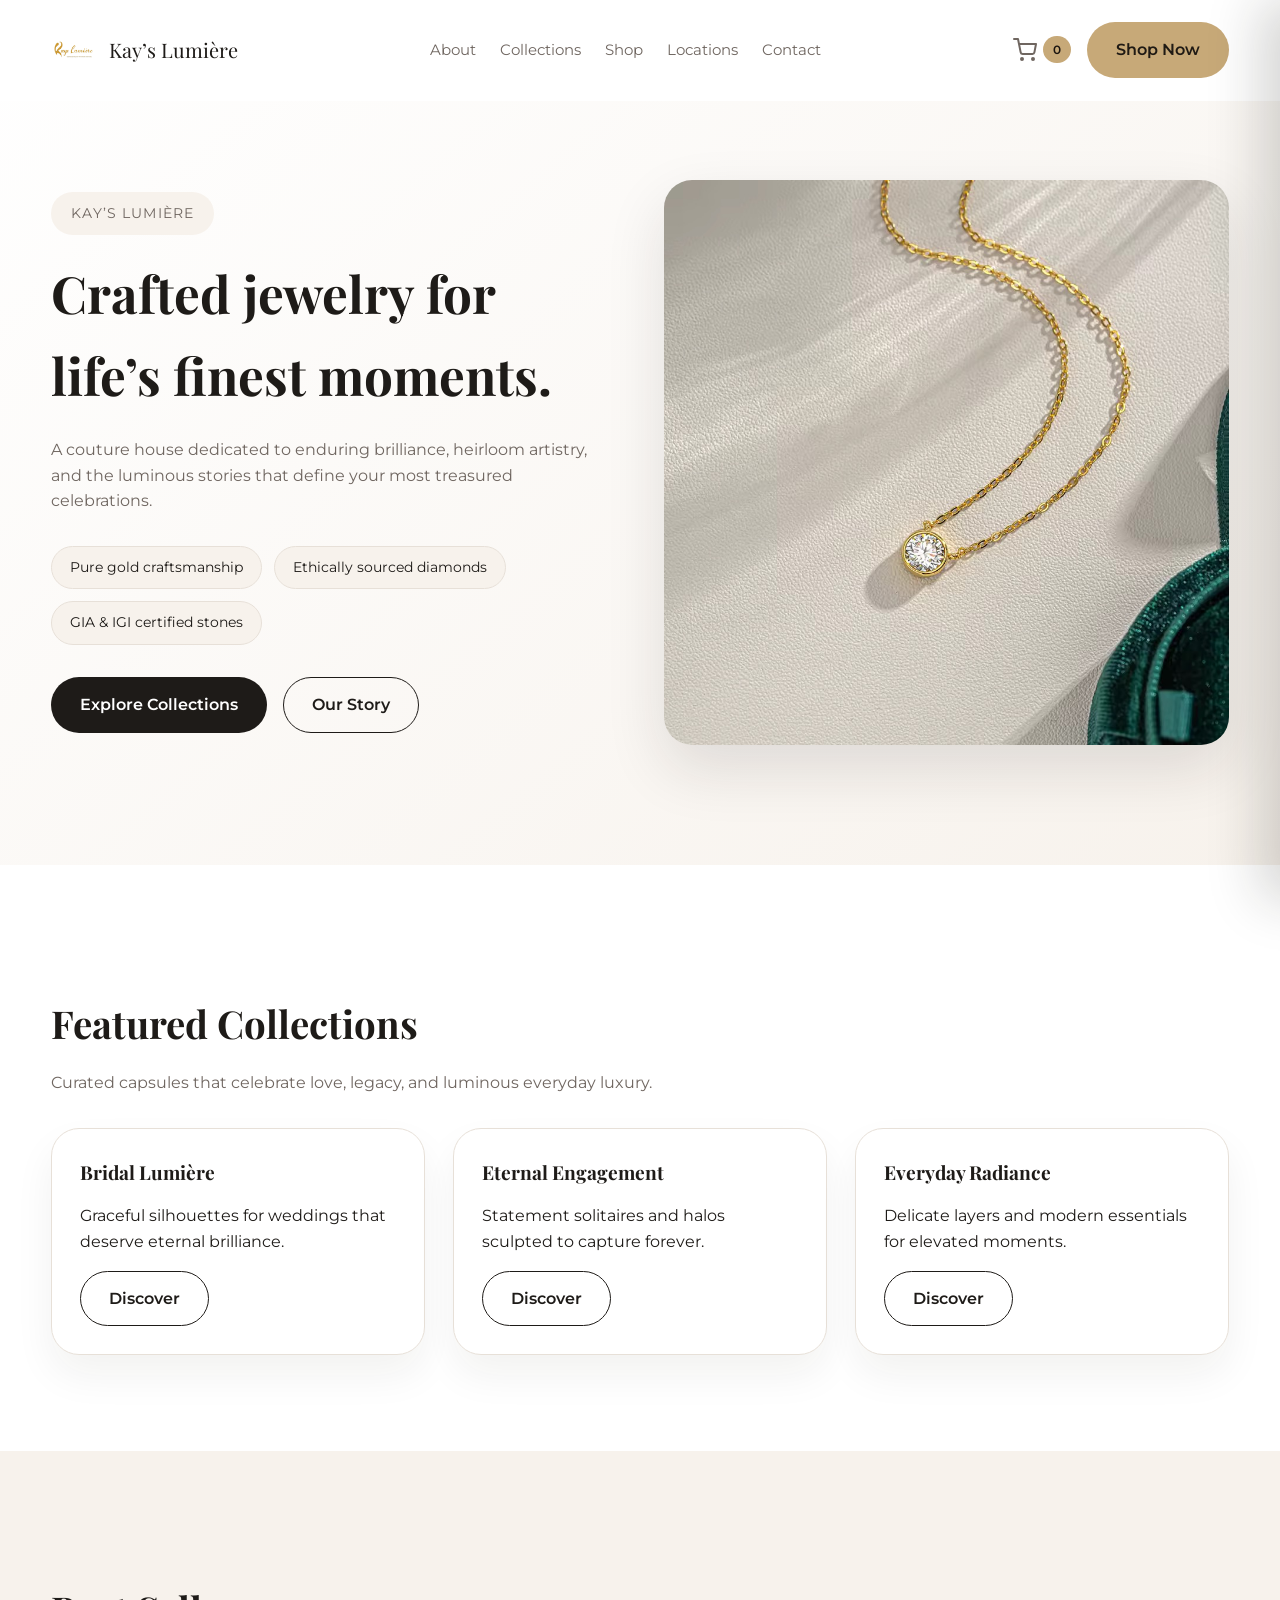
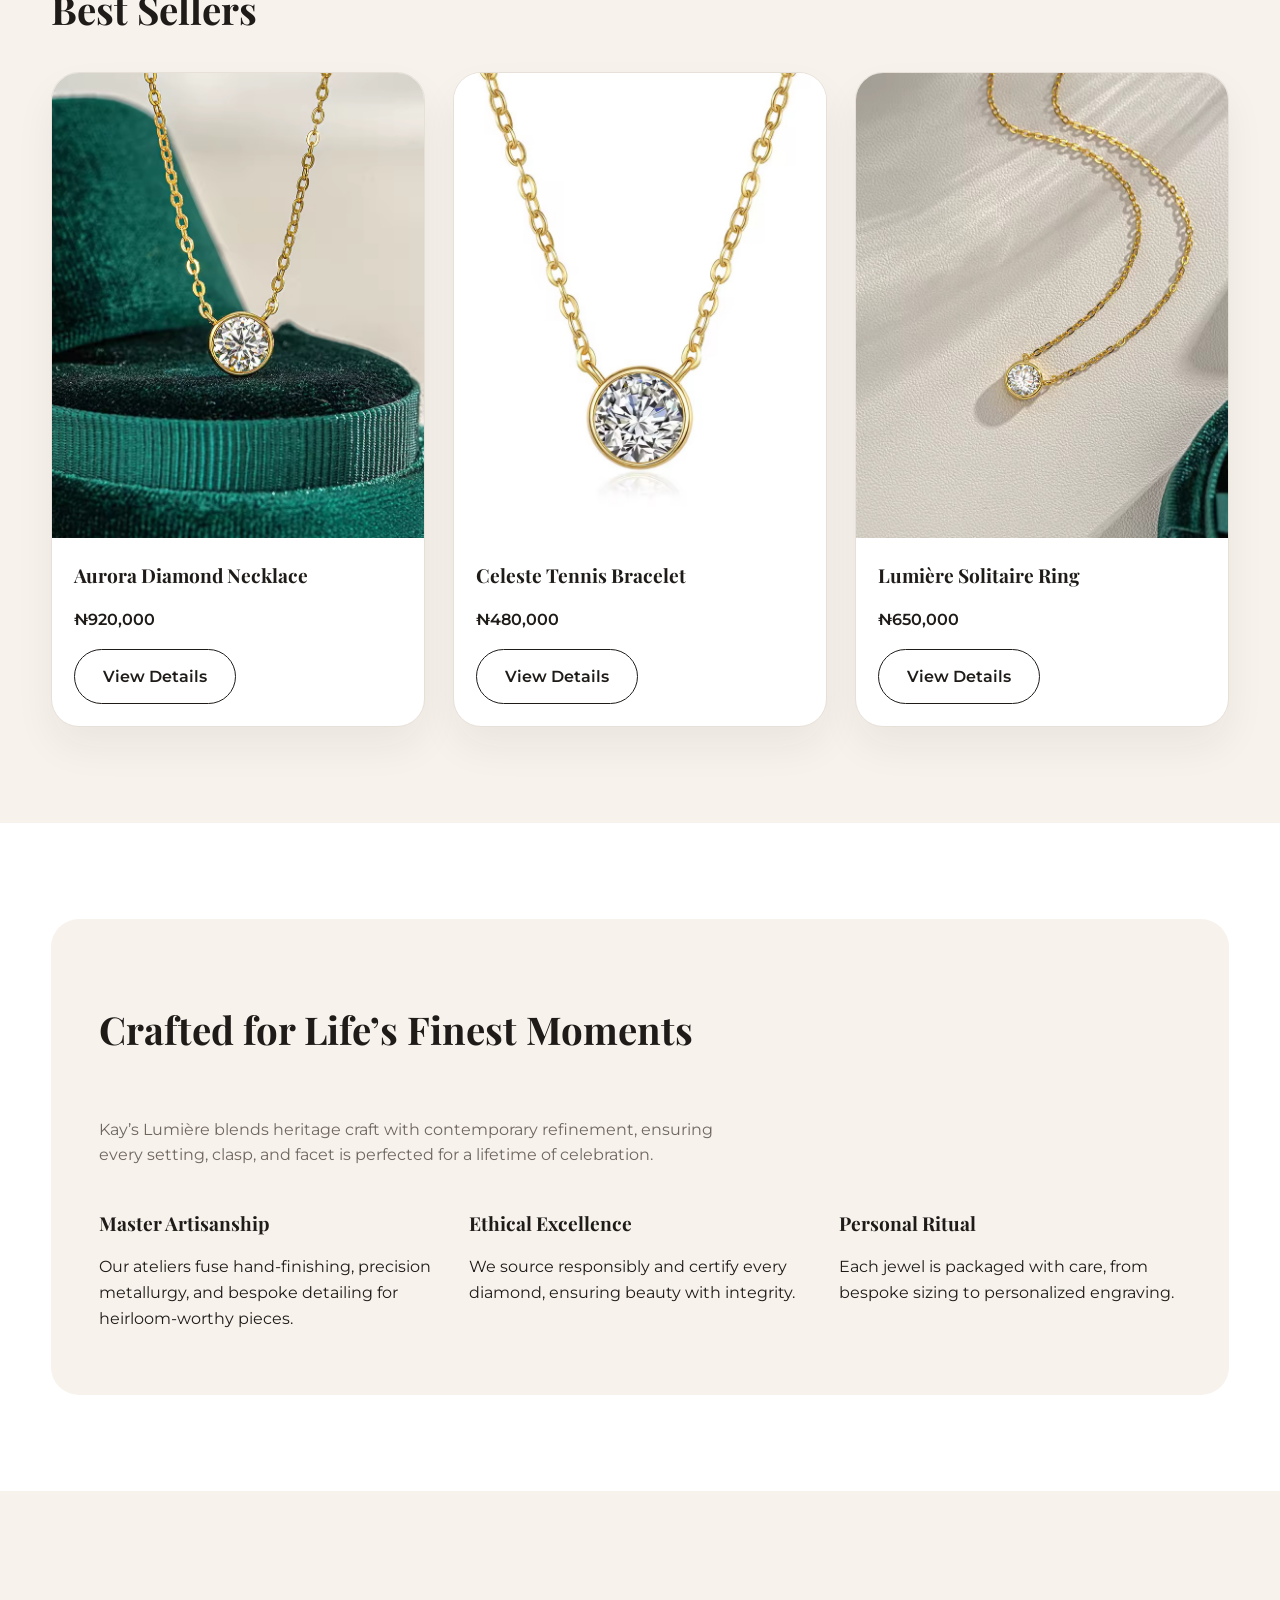
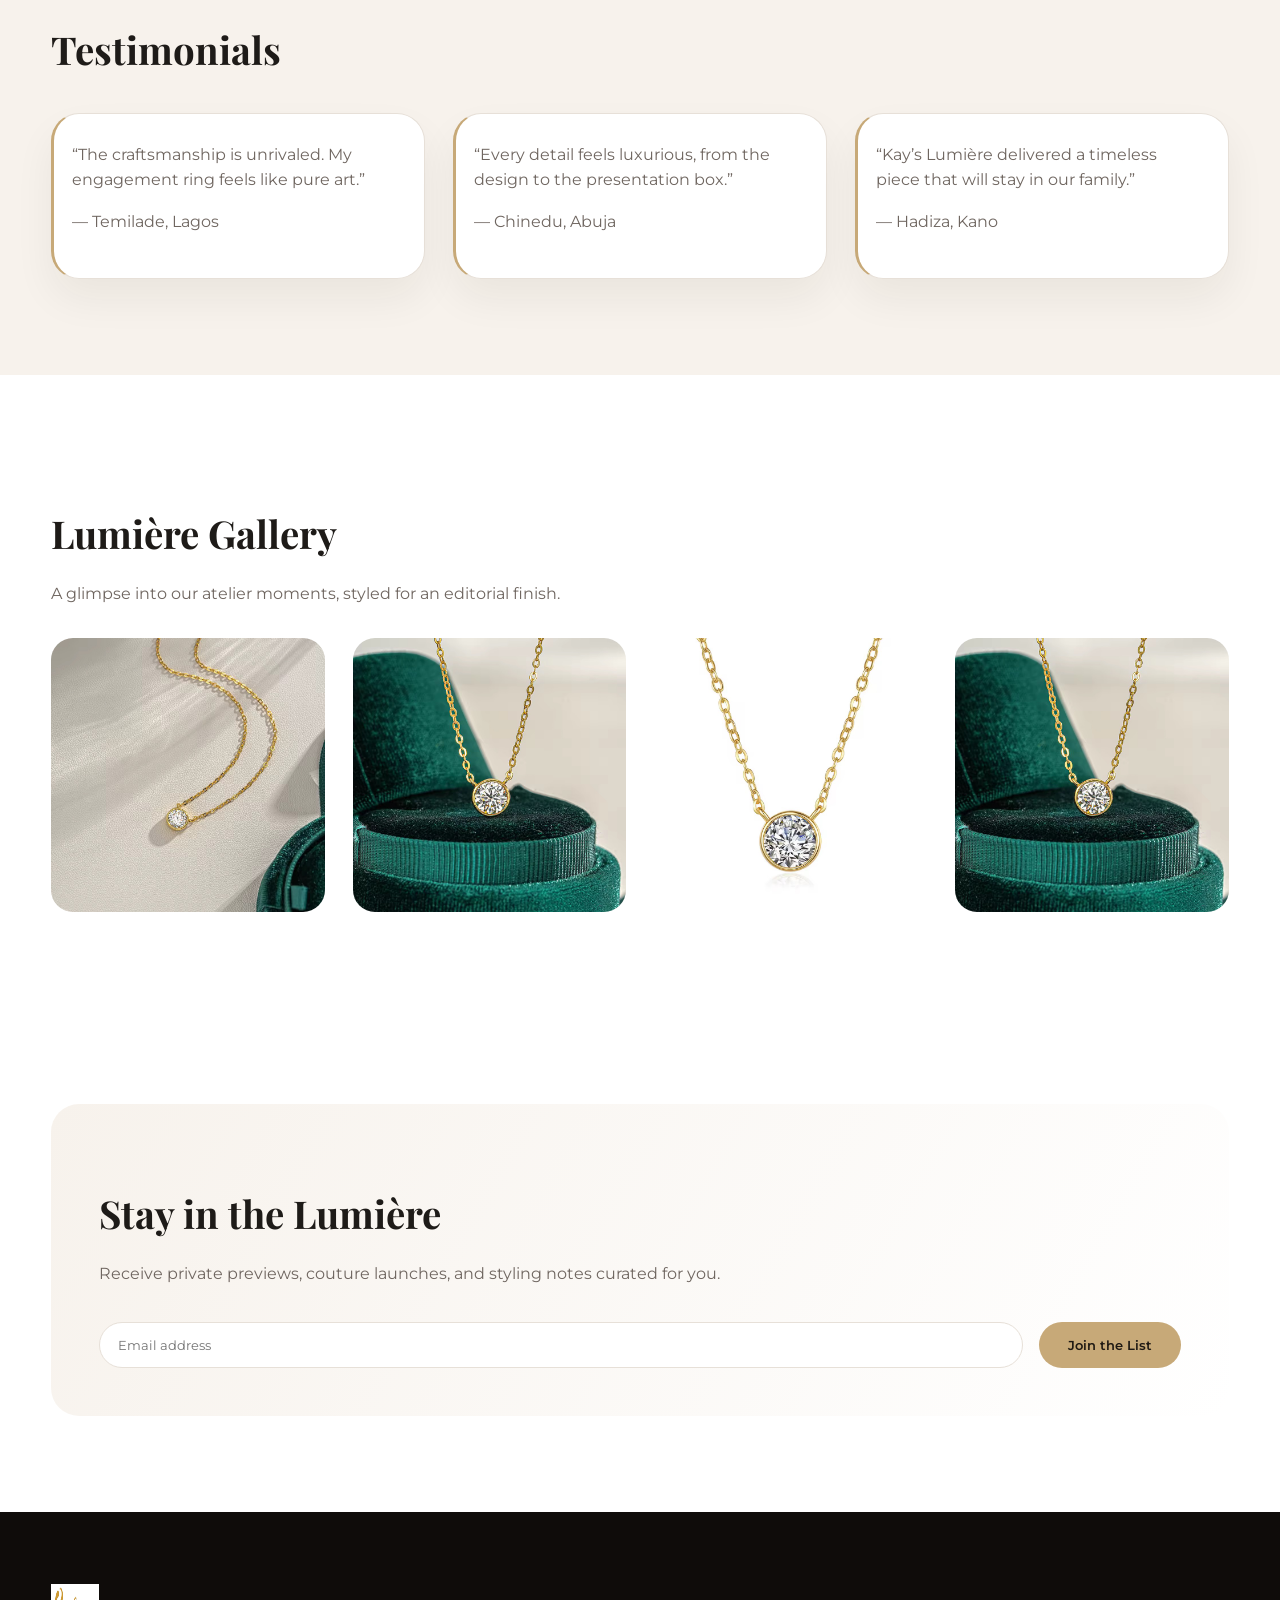
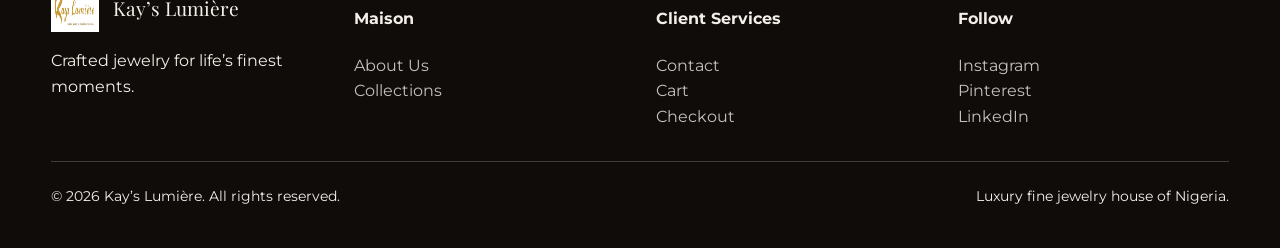
==== index.html @ cb0df0f3 "first commit" ====
<!DOCTYPE html>
<html lang="en">
  <head>
    <meta charset="UTF-8" />
    <meta name="viewport" content="width=device-width, initial-scale=1.0" />
    <meta
      name="description"
      content="Kay’s Lumière crafts premium fine jewelry for life’s finest moments. Discover collections, heritage craftsmanship, and certified stones."
    />
    <title>Kay’s Lumière | Crafted jewelry for life’s finest moments</title>
    <link rel="icon" href="assets/images/logo.jpg" />
    <link rel="stylesheet" href="assets/css/style.css" />
  </head>
  <body>
    <!-- Header -->
    <header>
      <div class="container nav-inner" aria-label="Primary navigation">
        <a class="logo" href="index.html">
          <img src="assets/images/logo.jpg" alt="Kay’s Lumière logo" />
          <span>Kay’s Lumière</span>
        </a>
        <nav class="nav-links" aria-label="Main navigation">
          <a href="about.html">About</a>
          <a href="collections.html">Collections</a>
          <a href="shop.html">Shop</a>
          <a href="locations.html">Locations</a>
          <a href="contact.html">Contact</a>
        </nav>
        <div class="nav-cta">
          <a href="cart.html" aria-label="Cart">
            <svg xmlns="http://www.w3.org/2000/svg" width="24" height="24" viewBox="0 0 24 24" fill="none" stroke="currentColor" stroke-width="2" stroke-linecap="round" stroke-linejoin="round"><circle cx="9" cy="21" r="1"></circle><circle cx="20" cy="21" r="1"></circle><path d="M1 1h4l2.68 13.39a2 2 0 0 0 2 1.61h9.72a2 2 0 0 0 2-1.61L23 6H6"></path></svg> <span class="cart-count" data-cart-count>0</span>
          </a>
          <a class="btn btn-gold" href="shop.html">Shop Now</a>
          <button class="nav-toggle" type="button" data-nav-toggle aria-label="Open menu">
            <span></span>
            <span></span>
            <span></span>
          </button>
        </div>
      </div>
    </header>

    <div class="nav-overlay" data-nav-overlay aria-hidden="true"></div>
    <aside class="nav-drawer" data-nav-drawer aria-hidden="true">
      <div class="nav-drawer-header">
        <a class="logo" href="index.html">
          <img src="assets/images/logo.jpg" alt="Kay’s Lumière logo" />
          <span>Kay’s Lumière</span>
        </a>
        <button class="nav-close" type="button" data-nav-close aria-label="Close menu">
          ×
        </button>
      </div>
      <nav class="nav-drawer-links" aria-label="Mobile navigation">
        <a href="about.html">About</a>
        <a href="collections.html">Collections</a>
        <a href="shop.html">Shop</a>
        <a href="locations.html">Locations</a>
        <a href="contact.html">Contact</a>
        <a href="cart.html">Cart <span class="cart-count" data-cart-count>0</span></a>
      </nav>
      <div class="nav-drawer-cta">
        <a class="btn btn-gold" href="shop.html">Shop Now</a>
        <a class="btn btn-outline" href="cart.html">View Cart</a>
      </div>
    </aside>

    <!-- Hero -->
    <section class="hero">
      <div class="container hero-grid">
        <div class="editorial-animate">
          <span class="pill">Kay’s Lumière</span>
          <h1 class="hero-title">Crafted jewelry for life’s finest moments.</h1>
          <p class="hero-text">
            A couture house dedicated to enduring brilliance, heirloom artistry, and
            the luminous stories that define your most treasured celebrations.
          </p>
          <div class="badge-row">
            <span class="badge">Pure gold craftsmanship</span>
            <span class="badge">Ethically sourced diamonds</span>
            <span class="badge">GIA & IGI certified stones</span>
          </div>
          <div style="margin-top: 32px; display: flex; gap: 16px; flex-wrap: wrap">
            <a class="btn" href="collections.html">Explore Collections</a>
            <a class="btn btn-outline" href="about.html">Our Story</a>
          </div>
        </div>
        <div class="hero-image editorial-animate">
          <img
            src="assets/images/product-1.jpg"
            alt="Radiant diamond ring close-up"
            loading="lazy"
            data-lightbox-trigger
          />
        </div>
      </div>
    </section>

    <!-- Featured Collections -->
    <section class="section fade-in">
      <div class="container">
        <h2 class="section-title">Featured Collections</h2>
        <p class="section-subtitle">
          Curated capsules that celebrate love, legacy, and luminous everyday luxury.
        </p>
        <div class="grid grid-3" style="margin-top: 32px">
          <article class="card">
            <h3 class="product-title">Bridal Lumière</h3>
            <p>Graceful silhouettes for weddings that deserve eternal brilliance.</p>
            <a class="btn btn-outline" href="collections.html">Discover</a>
          </article>
          <article class="card">
            <h3 class="product-title">Eternal Engagement</h3>
            <p>Statement solitaires and halos sculpted to capture forever.</p>
            <a class="btn btn-outline" href="collections.html">Discover</a>
          </article>
          <article class="card">
            <h3 class="product-title">Everyday Radiance</h3>
            <p>Delicate layers and modern essentials for elevated moments.</p>
            <a class="btn btn-outline" href="collections.html">Discover</a>
          </article>
        </div>
      </div>
    </section>

    <!-- Best Sellers -->
    <section class="section fade-in" style="background: var(--ivory)">
      <div class="container">
        <h2 class="section-title">Best Sellers</h2>
        <div class="grid grid-3" style="margin-top: 32px">
          <article class="card product-card">
            <img
              src="assets/images/product-2.jpg"
              alt="Aurora necklace"
              loading="lazy"
              data-lightbox-trigger
            />
            <div class="product-info">
              <h3 class="product-title">Aurora Diamond Necklace</h3>
              <p class="price">₦920,000</p>
              <a class="btn btn-outline" href="product.html?id=aurora-necklace">View Details</a>
            </div>
          </article>
          <article class="card product-card">
            <img
              src="assets/images/product-3.jpg"
              alt="Celeste bracelet"
              loading="lazy"
              data-lightbox-trigger
            />
            <div class="product-info">
              <h3 class="product-title">Celeste Tennis Bracelet</h3>
              <p class="price">₦480,000</p>
              <a class="btn btn-outline" href="product.html?id=celeste-bracelet">View Details</a>
            </div>
          </article>
          <article class="card product-card">
            <img
              src="assets/images/product-1.jpg"
              alt="Lumière solitaire ring"
              loading="lazy"
              data-lightbox-trigger
            />
            <div class="product-info">
              <h3 class="product-title">Lumière Solitaire Ring</h3>
              <p class="price">₦650,000</p>
              <a class="btn btn-outline" href="product.html?id=lumiere-solitaire">View Details</a>
            </div>
          </article>
        </div>
      </div>
    </section>

    <!-- Brand Storytelling -->
    <section class="section fade-in">
      <div class="container story">
        <h2 class="section-title">Crafted for Life’s Finest Moments</h2>
        <p class="section-subtitle">
          Kay’s Lumière blends heritage craft with contemporary refinement, ensuring
          every setting, clasp, and facet is perfected for a lifetime of celebration.
        </p>
        <div class="grid grid-3">
          <div>
            <h3 class="product-title">Master Artisanship</h3>
            <p>
              Our ateliers fuse hand-finishing, precision metallurgy, and bespoke
              detailing for heirloom-worthy pieces.
            </p>
          </div>
          <div>
            <h3 class="product-title">Ethical Excellence</h3>
            <p>
              We source responsibly and certify every diamond, ensuring beauty with
              integrity.
            </p>
          </div>
          <div>
            <h3 class="product-title">Personal Ritual</h3>
            <p>
              Each jewel is packaged with care, from bespoke sizing to personalized
              engraving.
            </p>
          </div>
        </div>
      </div>
    </section>

    <!-- Testimonials -->
    <section class="section fade-in" style="background: var(--ivory)">
      <div class="container">
        <h2 class="section-title">Testimonials</h2>
        <div class="grid grid-3" style="margin-top: 32px">
          <div class="card testimonial">
            “The craftsmanship is unrivaled. My engagement ring feels like pure art.”
            <p>— Temilade, Lagos</p>
          </div>
          <div class="card testimonial">
            “Every detail feels luxurious, from the design to the presentation box.”
            <p>— Chinedu, Abuja</p>
          </div>
          <div class="card testimonial">
            “Kay’s Lumière delivered a timeless piece that will stay in our family.”
            <p>— Hadiza, Kano</p>
          </div>
        </div>
      </div>
    </section>

    <!-- Gallery -->
    <section class="section fade-in">
      <div class="container">
        <h2 class="section-title">Lumière Gallery</h2>
        <p class="section-subtitle">
          A glimpse into our atelier moments, styled for an editorial finish.
        </p>
        <div class="grid grid-4 gallery" style="margin-top: 32px">
          <img
            src="assets/images/product-1.jpg"
            alt="Editorial jewelry styling"
            loading="lazy"
            data-lightbox-trigger
          />
          <img
            src="assets/images/product-2.jpg"
            alt="Gold jewelry close-up"
            loading="lazy"
            data-lightbox-trigger
          />
          <img
            src="assets/images/product-3.jpg"
            alt="Diamond setting detail"
            loading="lazy"
            data-lightbox-trigger
          />
          <img
            src="assets/images/product-2.jpg"
            alt="Luxury jewelry tray"
            loading="lazy"
            data-lightbox-trigger
          />
        </div>
      </div>
    </section>

    <!-- Newsletter -->
    <section class="section fade-in">
      <div class="container newsletter">
        <div>
          <h2 class="section-title">Stay in the Lumière</h2>
          <p class="section-subtitle">
            Receive private previews, couture launches, and styling notes curated for you.
          </p>
        </div>
        <form>
          <label class="sr-only" for="newsletter-email">Email</label>
          <input
            class="field"
            type="email"
            id="newsletter-email"
            placeholder="Email address"
            aria-label="Email address"
            required
          />
          <button class="btn btn-gold" type="submit">Join the List</button>
        </form>
      </div>
    </section>

    <!-- Footer -->
    <footer class="footer">
      <div class="container footer-grid">
        <div>
          <div class="footer-logo">
            <img src="assets/images/logo.jpg" alt="Kay’s Lumière logo" />
            <span>Kay’s Lumière</span>
          </div>
          <p>Crafted jewelry for life’s finest moments.</p>
        </div>
        <div>
          <h4>Maison</h4>
          <a href="about.html">About Us</a><br />
          <a href="collections.html">Collections</a>
        </div>
        <div>
          <h4>Client Services</h4>
          <a href="contact.html">Contact</a><br />
          <a href="cart.html">Cart</a><br />
          <a href="checkout.html">Checkout</a>
        </div>
        <div>
          <h4>Follow</h4>
          <a href="#">Instagram</a><br />
          <a href="#">Pinterest</a><br />
          <a href="#">LinkedIn</a>
        </div>
      </div>
      <div class="container footer-bottom">
        <span>© 2026 Kay’s Lumière. All rights reserved.</span>
        <span>Luxury fine jewelry house of Nigeria.</span>
      </div>
    </footer>

    <!-- Scripts -->
    <div class="lightbox" data-lightbox aria-hidden="true" role="dialog" aria-label="Image preview">
      <button class="lightbox-close" type="button" data-lightbox-close aria-label="Close image">
        Close
      </button>
      <img src="" alt="" data-lightbox-image />
    </div>

    <script src="assets/js/main.js" defer></script>
  </body>
</html>
---- assets/css/style.css ----
@import url("https://fonts.googleapis.com/css2?family=Montserrat:wght@300;400;500;600;700&family=Playfair+Display:wght@400;500;600;700&display=swap");

/* Theme Tokens */

:root {
  --bg: #ffffff;
  --ivory: #f7f2ec;
  --champagne: #e7d8c8;
  --gold: #c7a978;
  --ink: #1e1b18;
  --muted: #6f6660;
  --border: #e7e0d8;
  --shadow: 0 24px 60px rgba(30, 27, 24, 0.12);
  --radius: 28px;
  --transition: 0.4s ease;
}

/* Base Reset */
* {
  box-sizing: border-box;
}

html {
  scroll-behavior: smooth;
}

/* Global Typography */
body {
  margin: 0;
  font-family: "Montserrat", sans-serif;
  background: var(--bg);
  color: var(--ink);
  line-height: 1.6;
}

img {
  max-width: 100%;
  display: block;
}

a {
  color: inherit;
  text-decoration: none;
}

button,
input,
textarea,
select {
  font-family: inherit;
}

/* Layout Helpers */
.container {
  width: min(1200px, 92%);
  margin: 0 auto;
}

.section {
  padding: 96px 0;
}

.section-title {
  font-family: "Playfair Display", serif;
  font-size: clamp(2rem, 3vw, 3rem);
  margin-bottom: 16px;
}

.section-subtitle {
  color: var(--muted);
  max-width: 640px;
}

.pill {
  display: inline-flex;
  align-items: center;
  gap: 10px;
  padding: 10px 20px;
  border-radius: 999px;
  background: var(--ivory);
  color: var(--muted);
  font-size: 0.9rem;
  letter-spacing: 0.08em;
  text-transform: uppercase;
}

/* Buttons */
.btn {
  display: inline-flex;
  align-items: center;
  gap: 10px;
  padding: 14px 28px;
  border-radius: 999px;
  border: 1px solid transparent;
  background: var(--ink);
  color: #fff;
  font-weight: 600;
  transition: transform var(--transition), box-shadow var(--transition), background var(--transition);
}

.btn:hover,
.btn:focus-visible {
  transform: translateY(-3px);
  box-shadow: 0 18px 40px rgba(30, 27, 24, 0.2);
}

.btn-outline {
  background: transparent;
  border-color: var(--ink);
  color: var(--ink);
}

.btn-gold {
  background: var(--gold);
  color: #1f1a14;
}

.tag {
  padding: 8px 18px;
  border-radius: 999px;
  border: 1px solid var(--border);
  font-size: 0.85rem;
  color: var(--muted);
  background: #fff;
}

/* Navigation */
header {
  position: fixed;
  width: 100%;
  top: 0;
  z-index: 1000;
  background: rgba(255, 255, 255, 0.94);
  backdrop-filter: blur(10px);
  border-bottom: 1px solid transparent;
  transition: padding var(--transition), border-color var(--transition), box-shadow var(--transition);
}

.nav-inner {
  display: flex;
  align-items: center;
  justify-content: space-between;
  padding: 22px 0;
}

header.shrink .nav-inner {
  padding: 12px 0;
}

header.shrink {
  border-color: var(--border);
  box-shadow: 0 10px 30px rgba(30, 27, 24, 0.08);
}

.logo {
  display: flex;
  align-items: center;
  gap: 12px;
  font-family: "Playfair Display", serif;
  font-size: 1.25rem;
}

.logo img {
  width: 46px;
  height: 46px;
  object-fit: contain;
}

.nav-links {
  display: flex;
  align-items: center;
  gap: 24px;
}

.nav-links a {
  font-size: 0.95rem;
  color: var(--muted);
  transition: color var(--transition);
}

.nav-links a:hover,
.nav-links a:focus-visible {
  color: var(--ink);
}

.nav-cta {
  display: flex;
  align-items: center;
  gap: 16px;
}

.nav-cta > a:not(.btn) {
  display: flex;
  align-items: center;
  gap: 6px;
  color: var(--muted);
  transition: color var(--transition);
}

.nav-cta > a:not(.btn):hover {
  color: var(--ink);
}

.cart-count {
  background: var(--gold);
  color: #1a140f;
  border-radius: 999px;
  padding: 4px 10px;
  font-size: 0.75rem;
  font-weight: 600;
}

.nav-toggle {
  display: none;
  width: 44px;
  height: 44px;
  border-radius: 999px;
  border: 1px solid var(--border);
  background: #fff;
  align-items: center;
  justify-content: center;
  gap: 5px;
  padding: 10px;
  cursor: pointer;
  transition: box-shadow var(--transition), transform var(--transition);
}

.nav-toggle span {
  width: 18px;
  height: 2px;
  background: var(--ink);
  border-radius: 999px;
  transition: transform var(--transition), opacity var(--transition);
}

.nav-toggle:hover,
.nav-toggle:focus-visible {
  box-shadow: 0 12px 24px rgba(30, 27, 24, 0.12);
  transform: translateY(-2px);
}

.nav-overlay {
  position: fixed;
  inset: 0;
  background: rgba(15, 12, 10, 0.4);
  opacity: 0;
  pointer-events: none;
  transition: opacity var(--transition);
  z-index: 1500;
}

.nav-drawer {
  position: fixed;
  top: 0;
  right: 0;
  height: 100%;
  width: min(360px, 88vw);
  background: #fff;
  box-shadow: -20px 0 50px rgba(30, 27, 24, 0.18);
  transform: translateX(100%);
  transition: transform var(--transition);
  z-index: 1600;
  padding: 28px;
  display: grid;
  gap: 28px;
  align-content: start;
}

.nav-drawer-header {
  display: flex;
  align-items: center;
  justify-content: space-between;
  gap: 16px;
}

.nav-close {
  width: 40px;
  height: 40px;
  border-radius: 999px;
  border: 1px solid var(--border);
  background: #fff;
  font-size: 1.4rem;
  line-height: 1;
  cursor: pointer;
  transition: transform var(--transition), box-shadow var(--transition);
}

.nav-close:hover,
.nav-close:focus-visible {
  transform: translateY(-2px);
  box-shadow: 0 12px 24px rgba(30, 27, 24, 0.12);
}

.nav-drawer-links {
  display: grid;
  gap: 16px;
  font-size: 1.05rem;
}

.nav-drawer-links a {
  color: var(--muted);
  transition: color var(--transition);
}

.nav-drawer-links a:hover,
.nav-drawer-links a:focus-visible {
  color: var(--ink);
}

.nav-drawer-cta {
  display: grid;
  gap: 12px;
}

body.nav-open {
  overflow: hidden;
}

body.nav-open .nav-overlay {
  opacity: 1;
  pointer-events: auto;
}

body.nav-open .nav-drawer {
  transform: translateX(0);
}

body.nav-open .nav-toggle span:nth-child(1) {
  transform: translateY(7px) rotate(45deg);
}

body.nav-open .nav-toggle span:nth-child(2) {
  opacity: 0;
}

body.nav-open .nav-toggle span:nth-child(3) {
  transform: translateY(-7px) rotate(-45deg);
}

/* Hero */
.hero {
  padding: 180px 0 120px;
  background: linear-gradient(140deg, #fff, var(--ivory));
}

.hero-grid {
  display: grid;
  grid-template-columns: repeat(auto-fit, minmax(280px, 1fr));
  gap: 48px;
  align-items: center;
}

.hero-title {
  font-family: "Playfair Display", serif;
  font-size: clamp(2.6rem, 4vw, 4.2rem);
  margin: 18px 0 20px;
}

.hero-text {
  color: var(--muted);
  margin-bottom: 32px;
}

.hero-image {
  border-radius: var(--radius);
  overflow: hidden;
  box-shadow: var(--shadow);
}

.hero-image img {
  width: 100%;
  height: 100%;
  object-fit: cover;
}

.grid {
  display: grid;
  gap: 28px;
}

.grid-2 {
  grid-template-columns: repeat(auto-fit, minmax(280px, 1fr));
}

.grid-3 {
  grid-template-columns: repeat(auto-fit, minmax(240px, 1fr));
}

.grid-4 {
  grid-template-columns: repeat(auto-fit, minmax(220px, 1fr));
}

/* Cards */
.card {
  background: #fff;
  border: 1px solid var(--border);
  border-radius: var(--radius);
  padding: 28px;
  box-shadow: 0 20px 40px rgba(30, 27, 24, 0.06);
  transition: transform var(--transition), box-shadow var(--transition);
}

.card:hover,
.card:focus-within {
  transform: translateY(-6px);
  box-shadow: 0 30px 60px rgba(30, 27, 24, 0.12);
}

/* Product Grid */
.product-card {
  overflow: hidden;
  padding: 0;
}

.product-card img {
  transition: transform var(--transition);
  aspect-ratio: 4 / 5;
  object-fit: cover;
}

.product-card:hover img {
  transform: scale(1.05);
}

.product-info {
  padding: 22px;
}

.product-title {
  font-family: "Playfair Display", serif;
  margin: 0 0 8px;
  font-size: 1.2rem;
}

.price {
  font-weight: 600;
}

/* Storytelling */
.story {
  background: var(--ivory);
  border-radius: var(--radius);
  padding: 48px;
  display: grid;
  gap: 24px;
}

.testimonial {
  border-left: 3px solid var(--gold);
  padding-left: 18px;
  color: var(--muted);
}

.gallery img {
  border-radius: 22px;
  aspect-ratio: 1 / 1;
  object-fit: cover;
}

.editorial-animate {
  opacity: 0;
  transform: translateY(16px);
  animation: editorial-fade 0.9s ease forwards;
}

@keyframes editorial-fade {
  to {
    opacity: 1;
    transform: translateY(0);
  }
}

/* Newsletter */
.newsletter {
  background: linear-gradient(120deg, var(--ivory), #fff);
  border-radius: var(--radius);
  padding: 48px;
  display: grid;
  gap: 20px;
  align-items: center;
}

.newsletter form {
  display: flex;
  flex-wrap: wrap;
  gap: 16px;
}

.field {
  flex: 1;
  padding: 14px 18px;
  border-radius: 999px;
  border: 1px solid var(--border);
  background: #fff;
}

/* Footer */
.footer {
  background: #0f0c0a;
  color: #f5efe9;
  padding: 72px 0 40px;
}

.footer-grid {
  display: grid;
  gap: 32px;
  grid-template-columns: repeat(auto-fit, minmax(220px, 1fr));
}

.footer a {
  color: #f5efe9;
  opacity: 0.8;
}

.footer a:hover,
.footer a:focus-visible {
  opacity: 1;
}

.footer-logo {
  display: flex;
  align-items: center;
  gap: 14px;
  font-family: "Playfair Display", serif;
  font-size: 1.2rem;
}

.footer-logo img {
  width: 48px;
  height: 48px;
}

/* Page Hero */
.page-hero {
  padding: 160px 0 80px;
  background: var(--ivory);
}

.page-hero h1 {
  font-family: "Playfair Display", serif;
  font-size: clamp(2.4rem, 4vw, 3.6rem);
  margin: 16px 0 12px;
}

/* Shop Filters */
.filter-bar {
  display: flex;
  gap: 12px;
  flex-wrap: wrap;
  margin-bottom: 32px;
}

.filter-btn {
  border: 1px solid var(--border);
  padding: 10px 18px;
  border-radius: 999px;
  background: #fff;
  cursor: pointer;
  transition: background var(--transition), color var(--transition);
}

.filter-btn.active,
.filter-btn:hover,
.filter-btn:focus-visible {
  background: var(--ink);
  color: #fff;
}

.badge-row {
  display: flex;
  flex-wrap: wrap;
  gap: 12px;
}

.badge {
  background: var(--ivory);
  border: 1px solid var(--border);
  padding: 10px 18px;
  border-radius: 999px;
  font-size: 0.85rem;
}

/* Product Gallery */
.product-gallery {
  display: grid;
  gap: 18px;
  grid-template-columns: 1fr 90px;
}

.product-main {
  border-radius: var(--radius);
  overflow: hidden;
}

.product-thumbs {
  display: grid;
  gap: 12px;
}

.product-thumbs img {
  border-radius: 18px;
  cursor: pointer;
  border: 1px solid transparent;
  transition: border var(--transition);
}

.product-thumbs img.active {
  border-color: var(--gold);
}

/* Cart + Checkout */
.summary {
  border: 1px solid var(--border);
  border-radius: var(--radius);
  padding: 28px;
  background: #fff;
}

.cart-item {
  display: grid;
  grid-template-columns: 110px 1fr auto;
  gap: 20px;
  align-items: center;
  padding: 20px 0;
  border-bottom: 1px solid var(--border);
}

.cart-item img {
  border-radius: 18px;
  aspect-ratio: 3 / 4;
  object-fit: cover;
}

.quantity {
  display: inline-flex;
  align-items: center;
  gap: 8px;
  border: 1px solid var(--border);
  border-radius: 999px;
  padding: 6px 12px;
}

.quantity button {
  border: none;
  background: transparent;
  font-size: 1rem;
  cursor: pointer;
}

/* Quick View Modal */
.modal {
  position: fixed;
  inset: 0;
  background: rgba(15, 12, 10, 0.5);
  display: none;
  align-items: center;
  justify-content: center;
  padding: 24px;
  z-index: 2000;
}

.modal.active {
  display: flex;
}

.modal-content {
  background: #fff;
  border-radius: var(--radius);
  padding: 28px;
  width: min(720px, 95%);
  box-shadow: var(--shadow);
  transform: translateY(14px);
  transition: transform var(--transition);
}

.modal-header {
  display: flex;
  align-items: center;
  justify-content: space-between;
}

.modal.active .modal-content {
  transform: translateY(0);
}

.lightbox {
  position: fixed;
  inset: 0;
  background: rgba(15, 12, 10, 0.7);
  display: none;
  align-items: center;
  justify-content: center;
  padding: 24px;
  z-index: 2100;
}

.lightbox.active {
  display: flex;
}

.lightbox img {
  max-width: min(960px, 92vw);
  max-height: 80vh;
  border-radius: 24px;
  box-shadow: var(--shadow);
}

.lightbox-close {
  position: absolute;
  top: 24px;
  right: 24px;
  border-radius: 999px;
  border: 1px solid rgba(255, 255, 255, 0.4);
  background: rgba(15, 12, 10, 0.6);
  color: #fff;
  padding: 10px 18px;
  cursor: pointer;
  transition: transform var(--transition), box-shadow var(--transition);
}

.lightbox-close:hover,
.lightbox-close:focus-visible {
  transform: translateY(-2px);
  box-shadow: 0 12px 30px rgba(0, 0, 0, 0.3);
}

/* Scroll Animations */
.fade-in {
  opacity: 0;
  transform: translateY(20px);
  transition: opacity 0.8s ease, transform 0.8s ease;
}

.fade-in.visible {
  opacity: 1;
  transform: translateY(0);
}

/* FAQ Accordion */
.faq-accordion {
  margin-top: 48px;
}

.faq-item {
  border-bottom: 1px solid var(--border);
}

.faq-toggle {
  width: 100%;
  display: flex;
  justify-content: space-between;
  align-items: center;
  padding: 20px 0;
  background: none;
  border: none;
  cursor: pointer;
  text-align: left;
  font-weight: 500;
  font-size: 1.05rem;
  color: var(--ink);
}

.faq-toggle:hover {
  color: var(--gold);
}

.faq-icon {
  font-size: 1.5rem;
  line-height: 1;
  transition: transform var(--transition);
}

.faq-content {
  max-height: 0;
  overflow: hidden;
  transition: max-height var(--transition);
  color: var(--muted);
}

.faq-item.active .faq-icon {
  transform: rotate(45deg);
}

.faq-item.active .faq-content {
  max-height: 200px; /* Approximate max height */
  padding-bottom: 24px;
}

/* Contact + Locations */
.contact-grid {
  display: grid;
  gap: 64px;
  grid-template-columns: repeat(2, minmax(0, 1fr));
  align-items: start;
}

.contact-grid form {
  display: grid;
  gap: 14px;
}

.contact-grid form label {
  margin-top: 10px;
  font-weight: 500;
}

.contact-grid form .field {
  width: 100%;
}

.contact-grid form textarea.field {
  border-radius: 18px;
  resize: vertical;
}

.auth-shell {
  background: var(--ivory);
  border-radius: var(--radius);
  padding: 48px;
}

.auth-grid {
  display: grid;
  gap: 36px;
  grid-template-columns: repeat(auto-fit, minmax(280px, 1fr));
}

.auth-card form {
  display: grid;
  gap: 14px;
}

.auth-card label {
  margin-top: 10px;
  font-weight: 500;
}

.auth-actions {
  display: flex;
  gap: 12px;
  flex-wrap: wrap;
  margin-top: 10px;
}

.auth-muted {
  color: var(--muted);
  margin-top: 12px;
}

.auth-benefits {
  display: grid;
  gap: 16px;
  margin-top: 24px;
}

.profile-grid {
  display: grid;
  gap: 32px;
  grid-template-columns: minmax(0, 2fr) minmax(0, 1fr);
  align-items: start;
}

.profile-card form {
  display: grid;
  gap: 14px;
  margin-top: 20px;
}

.profile-summary {
  display: flex;
  gap: 16px;
  align-items: center;
  margin-bottom: 18px;
}

.profile-avatar {
  width: 56px;
  height: 56px;
  border-radius: 999px;
  background: var(--champagne);
  color: var(--ink);
  display: flex;
  align-items: center;
  justify-content: center;
  font-weight: 600;
  letter-spacing: 0.08em;
}

.profile-name {
  margin: 0;
  font-weight: 600;
}

.profile-list {
  display: grid;
  gap: 18px;
  margin-bottom: 18px;
}

.profile-badges {
  display: flex;
  gap: 12px;
  flex-wrap: wrap;
  margin-top: 20px;
}

.order-shell {
  display: grid;
  gap: 32px;
}

.order-search form {
  display: grid;
  gap: 14px;
}

.order-grid {
  display: grid;
  gap: 28px;
  grid-template-columns: repeat(auto-fit, minmax(280px, 1fr));
  align-items: start;
}

.order-card {
  display: grid;
  gap: 18px;
}

.order-header {
  display: flex;
  align-items: flex-start;
  justify-content: space-between;
  gap: 16px;
  flex-wrap: wrap;
}

.order-meta {
  display: grid;
  gap: 12px;
  grid-template-columns: repeat(auto-fit, minmax(200px, 1fr));
}

.order-items {
  display: grid;
  gap: 12px;
}

.order-item {
  display: flex;
  justify-content: space-between;
  gap: 12px;
}

.order-total {
  display: flex;
  justify-content: space-between;
  font-weight: 600;
}

.order-tracker {
  display: grid;
  gap: 16px;
}

.status-step {
  display: flex;
  gap: 14px;
  align-items: flex-start;
}

.status-dot {
  width: 12px;
  height: 12px;
  border-radius: 999px;
  background: var(--border);
  margin-top: 6px;
  flex: 0 0 12px;
}

.status-step.active .status-dot {
  background: var(--gold);
}

.order-note {
  display: grid;
  gap: 12px;
  margin-top: 8px;
}

.map {
  border: 0;
  width: 100%;
  min-height: 320px;
  border-radius: var(--radius);
}

.locations-grid .card {
  display: flex;
  flex-direction: column;
  gap: 12px;
}

.footer-bottom {
  border-top: 1px solid rgba(255, 255, 255, 0.2);
  padding-top: 24px;
  margin-top: 32px;
  display: flex;
  flex-wrap: wrap;
  gap: 18px;
  justify-content: space-between;
  align-items: center;
  font-size: 0.85rem;
}

.sr-only {
  position: absolute;
  width: 1px;
  height: 1px;
  padding: 0;
  margin: -1px;
  overflow: hidden;
  clip: rect(0, 0, 0, 0);
  white-space: nowrap;
  border-width: 0;
}

@media (max-width: 900px) {
  .nav-links {
    display: none;
  }

  .nav-toggle {
    display: inline-flex;
  }

  .nav-cta .btn-gold {
    display: none;
  }

  .hero {
    padding: 140px 0 90px;
  }

  .page-hero {
    padding: 140px 0 70px;
  }

  .section {
    padding: 80px 0;
  }

  .grid-3 {
    grid-template-columns: repeat(auto-fit, minmax(200px, 1fr));
  }

  .grid-4 {
    grid-template-columns: repeat(auto-fit, minmax(180px, 1fr));
  }

  .product-gallery {
    grid-template-columns: 1fr;
  }

  .product-thumbs {
    grid-template-columns: repeat(3, 1fr);
  }

  .contact-grid {
    grid-template-columns: 1fr;
  }

  .profile-grid {
    grid-template-columns: 1fr;
  }

  .order-meta {
    grid-template-columns: 1fr;
  }
}

@media (max-width: 700px) {
  .nav-inner {
    gap: 16px;
  }

  .nav-cta {
    align-items: center;
  }

  .cart-item {
    grid-template-columns: 1fr;
  }

  .cart-item img {
    width: min(180px, 60vw);
  }

  .newsletter form {
    flex-direction: column;
  }

  .nav-cta {
    flex-direction: column;
    align-items: flex-end;
  }

  .product-info {
    padding: 18px;
  }

  .summary {
    padding: 22px;
  }

  .footer {
    padding: 60px 0 32px;
  }

  .lightbox img {
    max-height: 70vh;
  }
}

@media (max-width: 520px) {
  .hero {
    padding: 130px 0 80px;
  }

  .page-hero {
    padding: 130px 0 60px;
  }

  .section {
    padding: 70px 0;
  }

  .grid {
    gap: 20px;
  }

  .story {
    padding: 32px;
  }

  .nav-drawer {
    padding: 22px;
  }
}
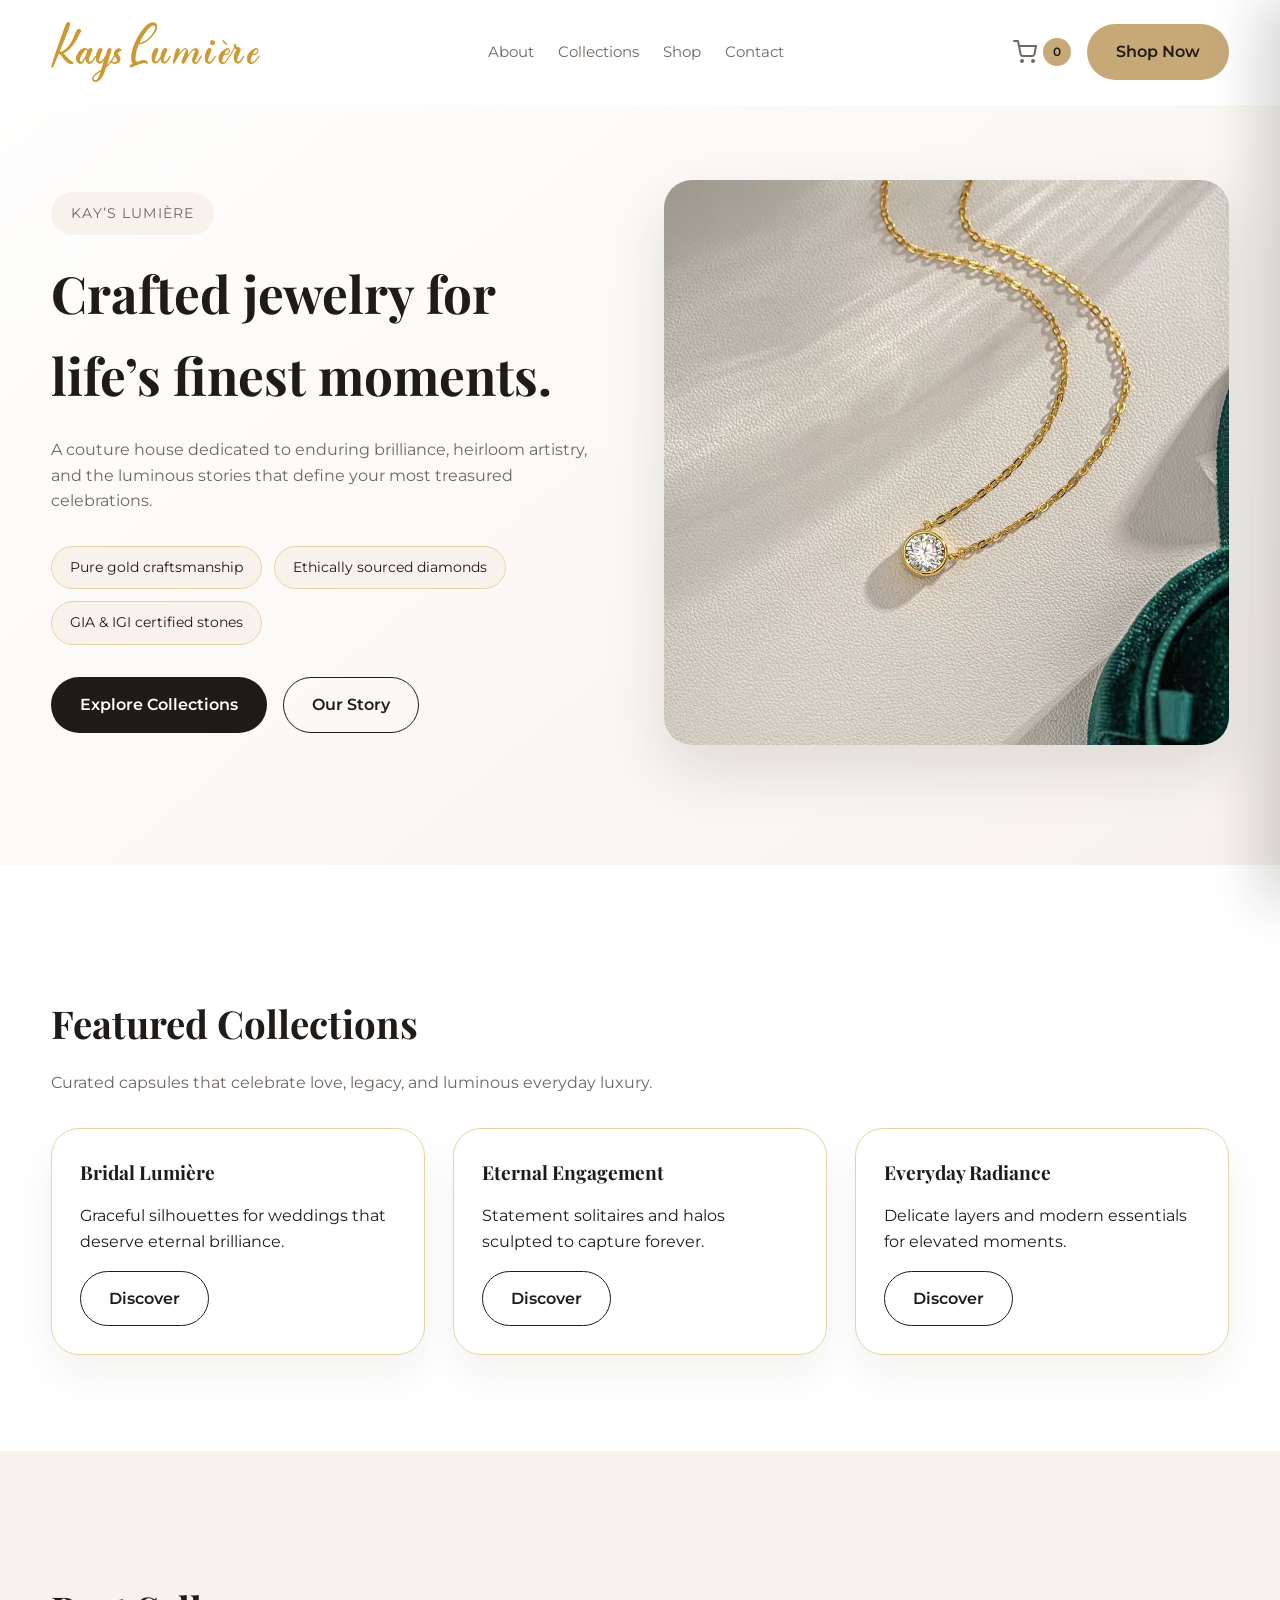
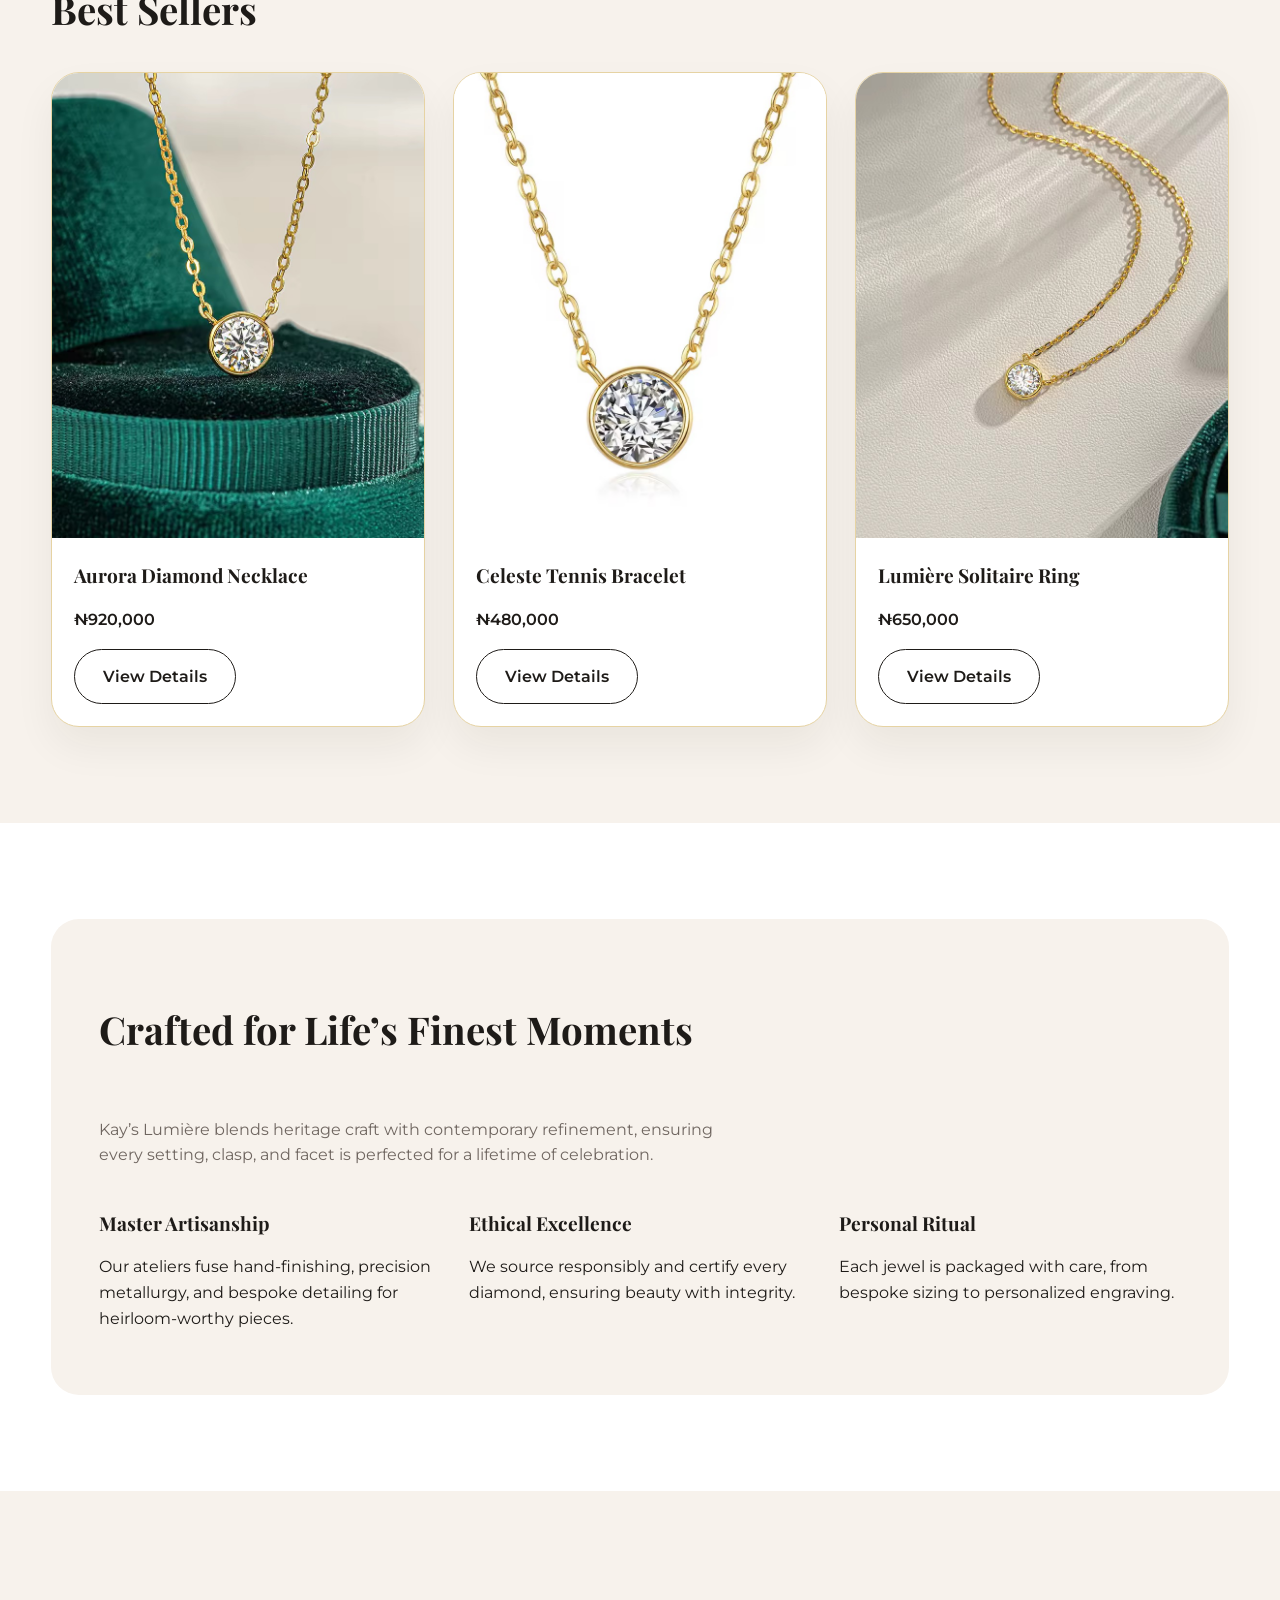
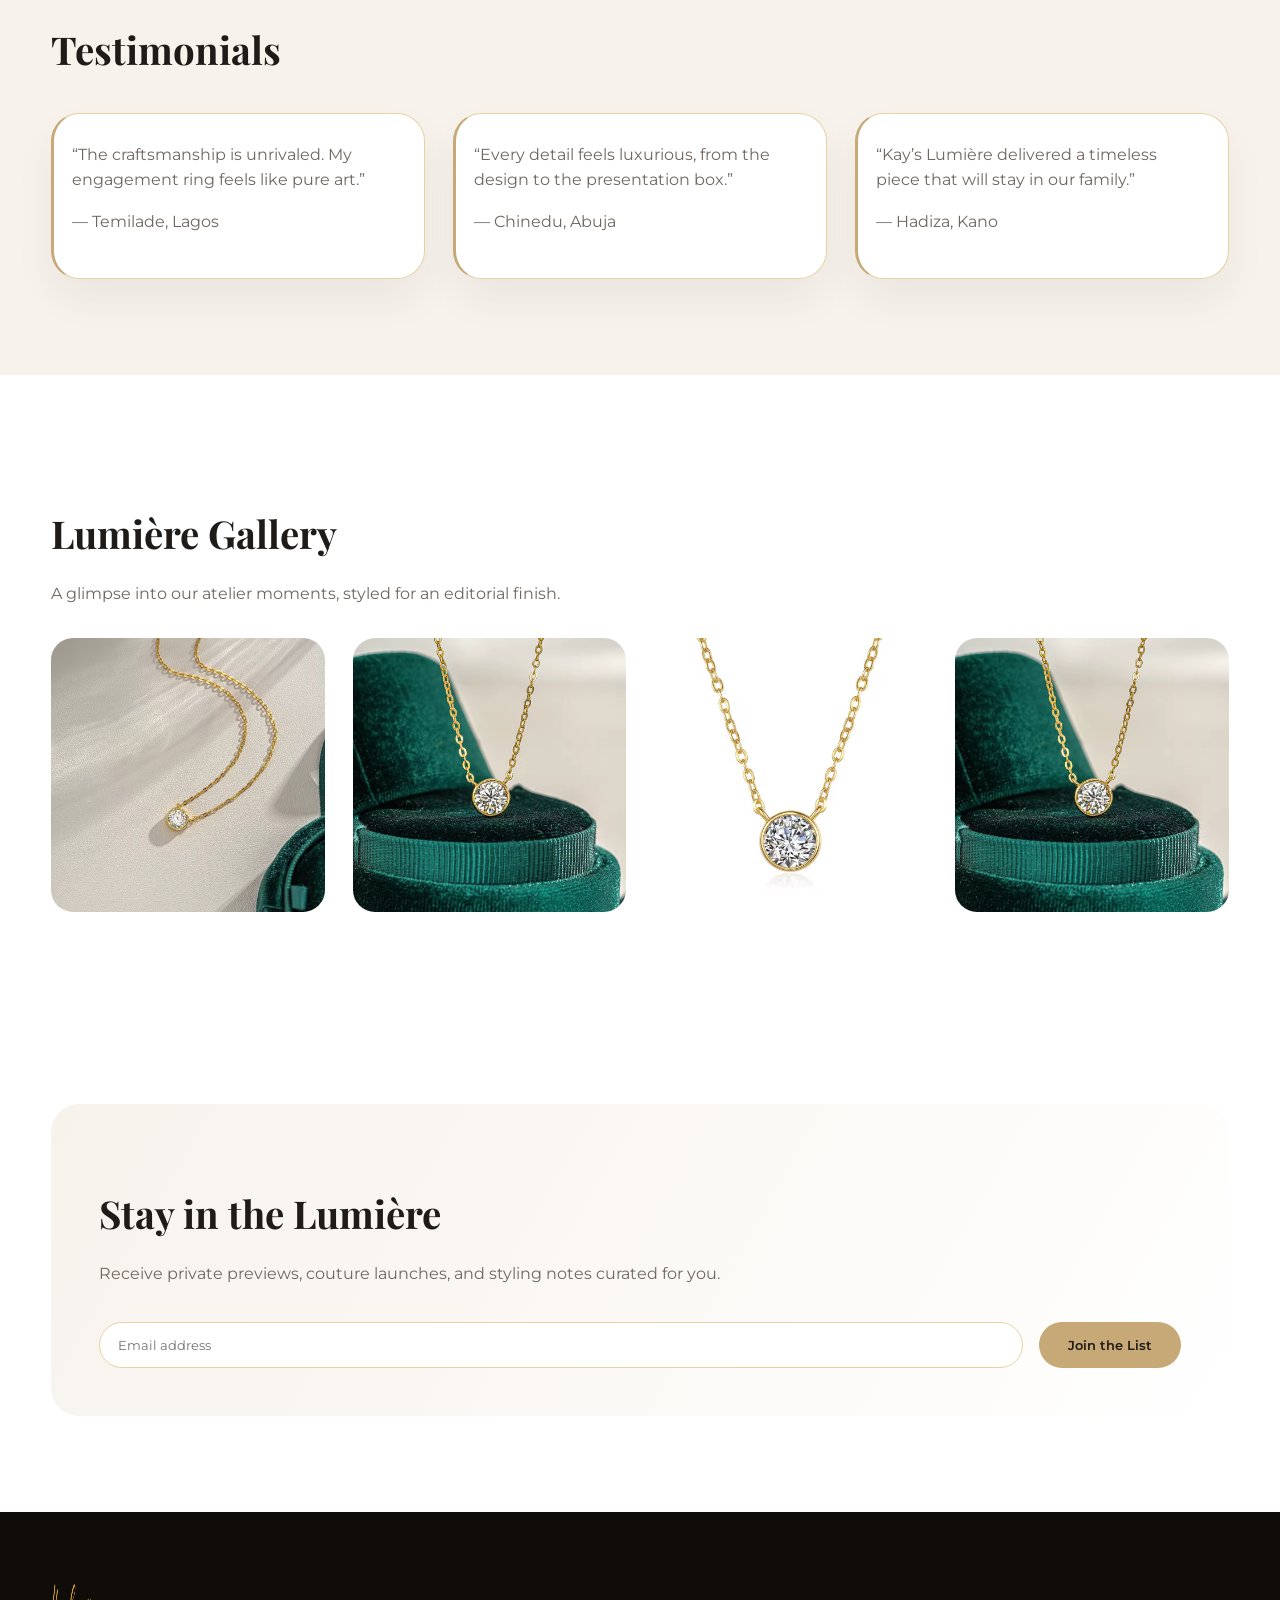
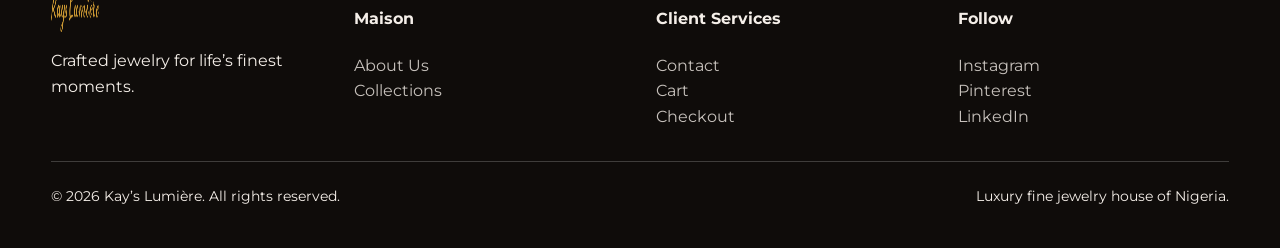
==== commit 9eb0fdc0: "gold color" ====
--- a/index.html
+++ b/index.html
@@ -8,7 +8,7 @@
       content="Kay’s Lumière crafts premium fine jewelry for life’s finest moments. Discover collections, heritage craftsmanship, and certified stones."
     />
     <title>Kay’s Lumière | Crafted jewelry for life’s finest moments</title>
-    <link rel="icon" href="assets/images/logo.jpg" />
+    <link rel="icon" href="assets/images/logo.png" />
     <link rel="stylesheet" href="assets/css/style.css" />
   </head>
   <body>
@@ -16,14 +16,12 @@
     <header>
       <div class="container nav-inner" aria-label="Primary navigation">
         <a class="logo" href="index.html">
-          <img src="assets/images/logo.jpg" alt="Kay’s Lumière logo" />
-          <span>Kay’s Lumière</span>
+          <img src="assets/images/logo.png" alt="Kay’s Lumière logo" />
         </a>
         <nav class="nav-links" aria-label="Main navigation">
           <a href="about.html">About</a>
           <a href="collections.html">Collections</a>
           <a href="shop.html">Shop</a>
-          <a href="locations.html">Locations</a>
           <a href="contact.html">Contact</a>
         </nav>
         <div class="nav-cta">
@@ -44,8 +42,7 @@
     <aside class="nav-drawer" data-nav-drawer aria-hidden="true">
       <div class="nav-drawer-header">
         <a class="logo" href="index.html">
-          <img src="assets/images/logo.jpg" alt="Kay’s Lumière logo" />
-          <span>Kay’s Lumière</span>
+          <img src="assets/images/logo.png" alt="Kay’s Lumière logo" />
         </a>
         <button class="nav-close" type="button" data-nav-close aria-label="Close menu">
           ×
@@ -55,7 +52,6 @@
         <a href="about.html">About</a>
         <a href="collections.html">Collections</a>
         <a href="shop.html">Shop</a>
-        <a href="locations.html">Locations</a>
         <a href="contact.html">Contact</a>
         <a href="cart.html">Cart <span class="cart-count" data-cart-count>0</span></a>
       </nav>
@@ -291,8 +287,7 @@
       <div class="container footer-grid">
         <div>
           <div class="footer-logo">
-            <img src="assets/images/logo.jpg" alt="Kay’s Lumière logo" />
-            <span>Kay’s Lumière</span>
+            <img src="assets/images/logo.png" alt="Kay’s Lumière logo" />
           </div>
           <p>Crafted jewelry for life’s finest moments.</p>
         </div>
--- a/assets/css/style.css
+++ b/assets/css/style.css
@@ -7,9 +7,10 @@
   --ivory: #f7f2ec;
   --champagne: #e7d8c8;
   --gold: #c7a978;
+  --gold-subtle: #E6D3A3;
   --ink: #1e1b18;
   --muted: #6f6660;
-  --border: #e7e0d8;
+  --border: #E6D3A3;
   --shadow: 0 24px 60px rgba(30, 27, 24, 0.12);
   --radius: 28px;
   --transition: 0.4s ease;
@@ -155,14 +156,11 @@
 .logo {
   display: flex;
   align-items: center;
-  gap: 12px;
-  font-family: "Playfair Display", serif;
-  font-size: 1.25rem;
 }
 
 .logo img {
-  width: 46px;
-  height: 46px;
+  width: auto;
+  height: 60px;
   object-fit: contain;
 }
 
@@ -304,7 +302,7 @@
 
 .nav-drawer-links a:hover,
 .nav-drawer-links a:focus-visible {
-  color: var(--ink);
+  color: var(--gold-subtle);
 }
 
 .nav-drawer-cta {
@@ -761,7 +759,7 @@
 }
 
 .faq-toggle:hover {
-  color: var(--gold);
+  color: var(--gold-subtle);
 }
 
 .faq-icon {
